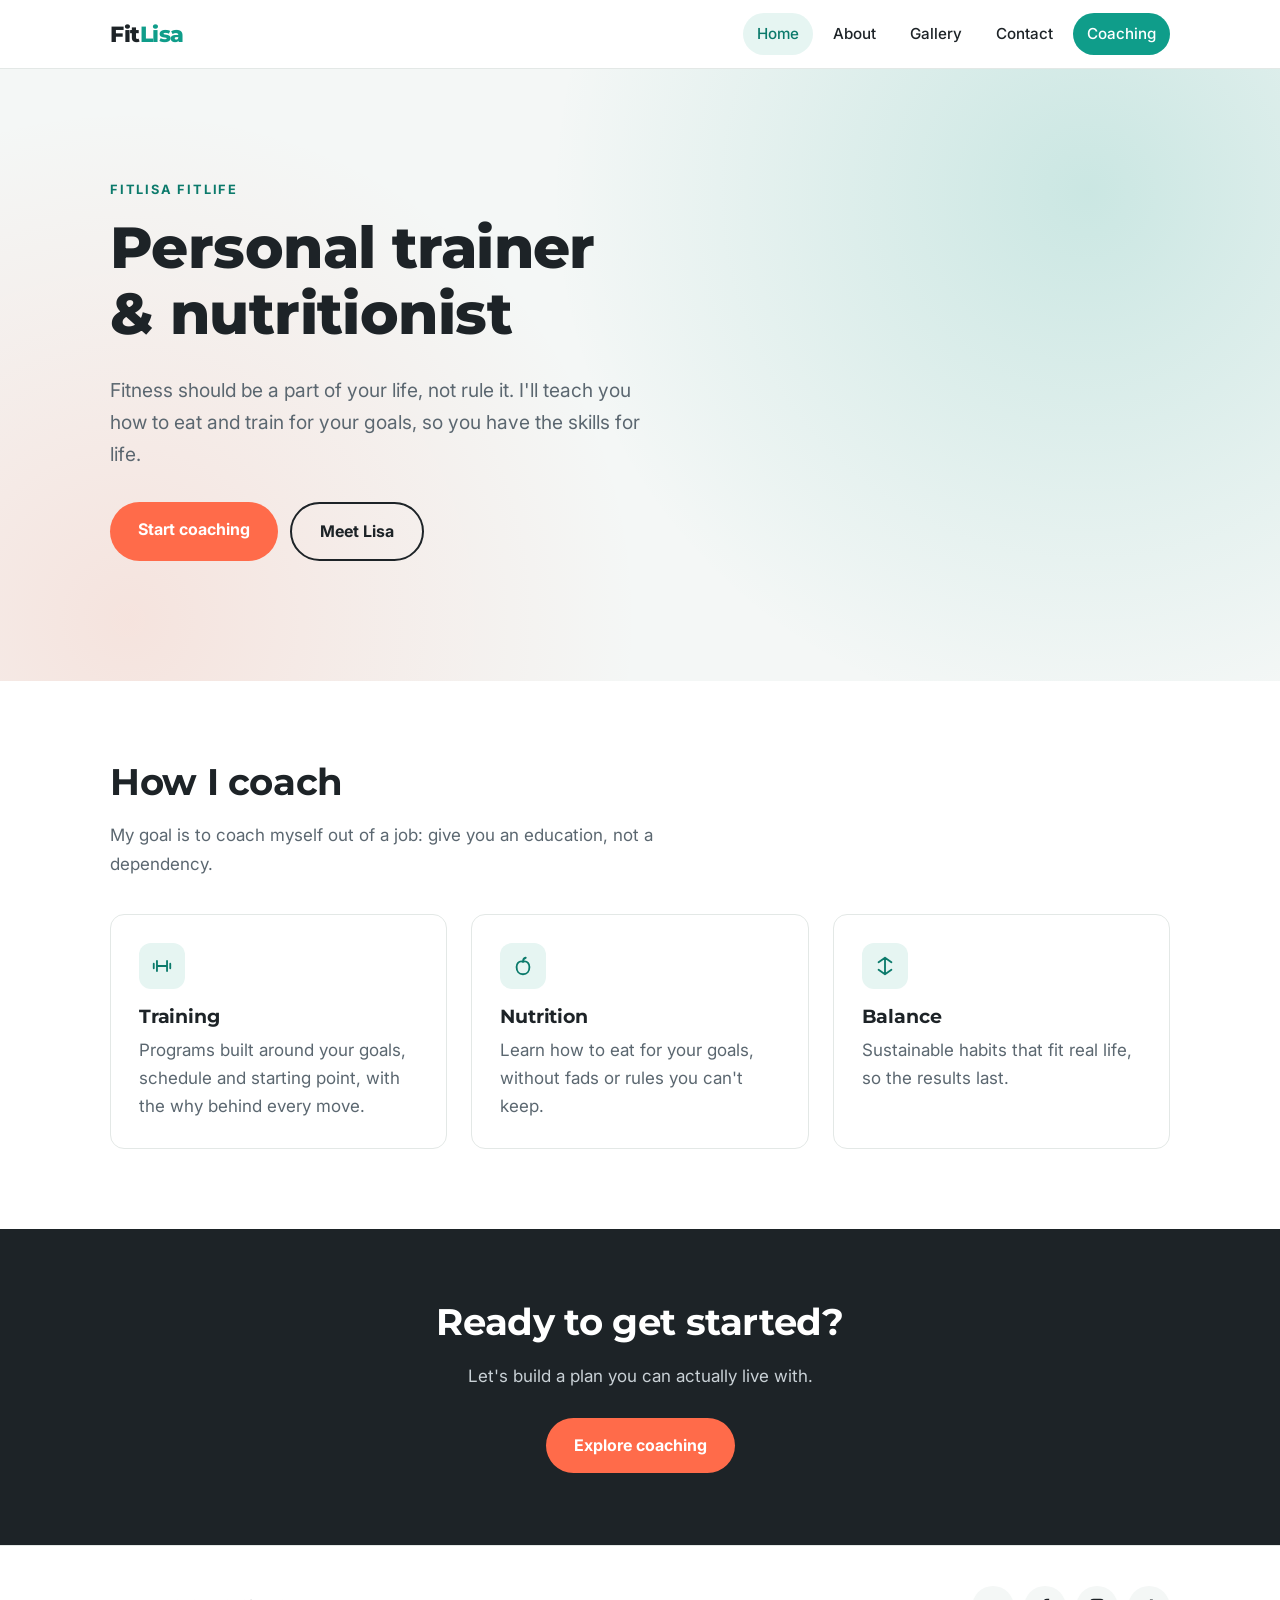
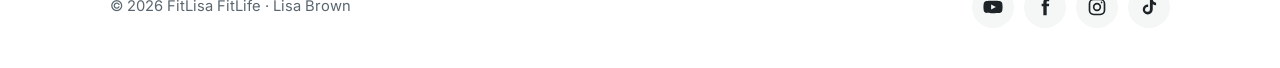
==== index.html @ 9e442962 "Initial FitLisa site: home, about, gallery, contact, coaching Co-Authored-By: Claude Opus 5.5 <norep" ====
<!doctype html>
<html lang="en">
<head>
  <meta charset="utf-8">
  <meta name="viewport" content="width=device-width, initial-scale=1">
  <title>FitLisa | Personal Trainer &amp; Nutritionist</title>
  <meta name="description" content="Lisa Brown — personal trainer and nutritionist. Learn how to eat and train for your goals, for life.">
  <link rel="icon" href="images/favicon.svg" type="image/svg+xml">
  <link rel="preconnect" href="https://fonts.googleapis.com">
  <link rel="preconnect" href="https://fonts.gstatic.com" crossorigin>
  <link href="https://fonts.googleapis.com/css2?family=Inter:wght@400;500;600;700&family=Montserrat:wght@700;800&display=swap" rel="stylesheet">
  <link rel="stylesheet" href="styles.css">
</head>
<body>
  <header class="site-header">
    <nav class="wrap nav" aria-label="Main">
      <a class="logo" href="index.html">Fit<span>Lisa</span></a>
      <input type="checkbox" id="menu-toggle" class="menu-toggle">
      <label for="menu-toggle" class="menu-btn" aria-label="Open menu"><span></span></label>
      <ul class="nav-links">
        <li><a href="index.html" aria-current="page">Home</a></li>
        <li><a href="about.html">About</a></li>
        <li><a href="gallery.html">Gallery</a></li>
        <li><a href="contact.html">Contact</a></li>
        <li><a href="coaching.html" class="cta-link">Coaching</a></li>
      </ul>
    </nav>
  </header>

  <main>
    <section class="hero">
      <div class="wrap">
        <div class="eyebrow">FitLisa FitLife</div>
        <h1>Personal trainer<br>&amp; nutritionist</h1>
        <p class="lead">Fitness should be a part of your life, not rule it. I'll teach you how to eat and train for your goals, so you have the skills for life.</p>
        <div class="actions">
          <a class="btn" href="coaching.html">Start coaching</a>
          <a class="btn btn-outline" href="about.html">Meet Lisa</a>
        </div>
      </div>
    </section>

    <section class="section">
      <div class="wrap">
        <h2>How I coach</h2>
        <p style="color:var(--muted);max-width:620px;margin-bottom:36px">My goal is to coach myself out of a job: give you an education, not a dependency.</p>
        <div class="grid-3">
          <div class="card">
            <div class="icon"><svg width="22" height="22" viewBox="0 0 24 24" fill="none" stroke="currentColor" stroke-width="2" stroke-linecap="round"><path d="M6.5 6.5v11M17.5 6.5v11M3 9.5v5M21 9.5v5M6.5 12h11"/></svg></div>
            <h3>Training</h3>
            <p>Programs built around your goals, schedule and starting point, with the why behind every move.</p>
          </div>
          <div class="card">
            <div class="icon"><svg width="22" height="22" viewBox="0 0 24 24" fill="none" stroke="currentColor" stroke-width="2" stroke-linecap="round" stroke-linejoin="round"><path d="M12 21c-4.5 0-7-3.5-7-8 0-3.5 2.5-6 5-6 1 0 1.5.5 2 .5s1-.5 2-.5c2.5 0 5 2.5 5 6 0 4.5-2.5 8-7 8z"/><path d="M12 7c0-2 1-3.5 3-4"/></svg></div>
            <h3>Nutrition</h3>
            <p>Learn how to eat for your goals, without fads or rules you can't keep.</p>
          </div>
          <div class="card">
            <div class="icon"><svg width="22" height="22" viewBox="0 0 24 24" fill="none" stroke="currentColor" stroke-width="2" stroke-linecap="round" stroke-linejoin="round"><path d="M12 3v18M5 8l7-5 7 5M5 16l7 5 7-5"/></svg></div>
            <h3>Balance</h3>
            <p>Sustainable habits that fit real life, so the results last.</p>
          </div>
        </div>
      </div>
    </section>

    <section class="cta-band">
      <div class="wrap">
        <h2>Ready to get started?</h2>
        <p>Let's build a plan you can actually live with.</p>
        <a class="btn" href="coaching.html">Explore coaching</a>
      </div>
    </section>
  </main>

  <footer class="site-footer">
    <div class="wrap footer-inner">
      <div>&copy; <span id="year">2026</span> FitLisa FitLife &middot; Lisa Brown</div>
      <ul class="social">
        <li><a href="https://www.youtube.com/user/fitlisa" aria-label="YouTube" target="_blank" rel="noopener"><svg viewBox="0 0 24 24" fill="currentColor"><path fill-rule="evenodd" d="M23 7.2a3 3 0 0 0-2.1-2.1C19 4.6 12 4.6 12 4.6s-7 0-8.9.5A3 3 0 0 0 1 7.2 31 31 0 0 0 .5 12a31 31 0 0 0 .5 4.8 3 3 0 0 0 2.1 2.1c1.9.5 8.9.5 8.9.5s7 0 8.9-.5a3 3 0 0 0 2.1-2.1 31 31 0 0 0 .5-4.8 31 31 0 0 0-.5-4.8zM9.75 15.02V8.98L15.5 12z"/></svg></a></li>
        <li><a href="https://www.facebook.com/LisaBrown85" aria-label="Facebook" target="_blank" rel="noopener"><svg viewBox="0 0 24 24" fill="currentColor"><path d="M14 8V6.2c0-.8.2-1.2 1.4-1.2H17V2h-2.6C11.3 2 10 3.5 10 6v2H8v3h2v11h4V11h2.7l.3-3z"/></svg></a></li>
        <li><a href="https://www.instagram.com/fitlisa_fitlife/" aria-label="Instagram" target="_blank" rel="noopener"><svg viewBox="0 0 24 24" fill="none" stroke="currentColor" stroke-width="2"><rect x="3" y="3" width="18" height="18" rx="5"/><circle cx="12" cy="12" r="4"/><circle cx="17.5" cy="6.5" r="1" fill="currentColor" stroke="none"/></svg></a></li>
        <li><a href="https://vm.tiktok.com/XX4Xem/" aria-label="TikTok" target="_blank" rel="noopener"><svg viewBox="0 0 24 24" fill="currentColor"><path d="M16.5 3c.3 2.2 1.7 3.6 4 3.8v3.1c-1.5.1-2.8-.4-4-1.2v6.1A6 6 0 1 1 11 8.9v3.2a2.9 2.9 0 1 0 2.1 2.8V3z"/></svg></a></li>
      </ul>
    </div>
  </footer>
  <script>document.getElementById('year').textContent = new Date().getFullYear();</script>
</body>
</html>
---- styles.css ----
/* FitLisa — shared styles */
:root {
  --ink: #1d2327;
  --muted: #5b6770;
  --bg: #ffffff;
  --soft: #f4f7f6;
  --line: #e3e8e6;
  --brand: #0f9d8a;
  --brand-dark: #0b7a6b;
  --accent: #ff6b4a;
  --radius: 14px;
  --max: 1100px;
}

* { box-sizing: border-box; }
html { scroll-behavior: smooth; }
body {
  margin: 0;
  font-family: "Inter", system-ui, -apple-system, "Segoe UI", Roboto, sans-serif;
  color: var(--ink);
  background: var(--bg);
  line-height: 1.65;
  font-size: 17px;
}
img { max-width: 100%; display: block; }
a { color: var(--brand-dark); }
h1, h2, h3 {
  font-family: "Montserrat", "Inter", system-ui, sans-serif;
  line-height: 1.15;
  margin: 0 0 .5em;
  letter-spacing: -.01em;
}
h1 { font-size: clamp(2.1rem, 5vw, 3.6rem); font-weight: 800; }
h2 { font-size: clamp(1.6rem, 3.2vw, 2.3rem); font-weight: 700; }
h3 { font-size: 1.2rem; font-weight: 700; }
p { margin: 0 0 1em; }

.wrap { width: 100%; max-width: var(--max); margin: 0 auto; padding: 0 20px; }

/* Header / nav */
.site-header {
  position: sticky; top: 0; z-index: 10;
  background: rgba(255,255,255,.94);
  backdrop-filter: blur(8px);
  border-bottom: 1px solid var(--line);
}
.nav { display: flex; align-items: center; justify-content: space-between; height: 68px; }
.logo {
  font-family: "Montserrat", sans-serif; font-weight: 800; font-size: 1.4rem;
  color: var(--ink); text-decoration: none; letter-spacing: -.02em;
}
.logo span { color: var(--brand); }
.nav-links { display: flex; gap: 6px; list-style: none; margin: 0; padding: 0; }
.nav-links a {
  display: block; padding: 8px 14px; border-radius: 999px;
  color: var(--ink); text-decoration: none; font-weight: 500; font-size: .95rem;
}
.nav-links a:hover { background: var(--soft); }
.nav-links a[aria-current="page"] { color: var(--brand-dark); background: #e6f5f2; }
.nav-links .cta-link { background: var(--brand); color: #fff; }
.nav-links .cta-link:hover, .nav-links .cta-link[aria-current="page"] { background: var(--brand-dark); color: #fff; }

.menu-toggle { display: none; }
.menu-btn {
  display: none; cursor: pointer; padding: 10px; margin-right: -10px;
}
.menu-btn span, .menu-btn span::before, .menu-btn span::after {
  display: block; width: 24px; height: 2px; background: var(--ink); position: relative; content: "";
}
.menu-btn span::before { position: absolute; top: -7px; }
.menu-btn span::after { position: absolute; top: 7px; }

@media (max-width: 760px) {
  .menu-btn { display: block; }
  .nav-links {
    display: none; position: absolute; top: 68px; left: 0; right: 0;
    flex-direction: column; gap: 0; padding: 8px 12px 16px;
    background: #fff; border-bottom: 1px solid var(--line);
  }
  .nav-links a { padding: 12px 14px; border-radius: 10px; }
  .menu-toggle:checked ~ .nav-links { display: flex; }
}

/* Buttons */
.btn {
  display: inline-block; padding: 14px 28px; border-radius: 999px;
  background: var(--accent); color: #fff; text-decoration: none;
  font-weight: 700; border: 0; font-size: 1rem; cursor: pointer;
  font-family: inherit; transition: transform .15s, box-shadow .15s;
}
.btn:hover { transform: translateY(-2px); box-shadow: 0 8px 20px rgba(255,107,74,.3); }
.btn-outline { background: transparent; color: var(--ink); border: 2px solid var(--ink); }
.btn-outline:hover { box-shadow: none; background: var(--ink); color: #fff; }

/* Hero */
.hero {
  background:
    radial-gradient(circle at 85% 20%, rgba(15,157,138,.18), transparent 45%),
    radial-gradient(circle at 10% 90%, rgba(255,107,74,.14), transparent 40%),
    var(--soft);
  padding: 110px 0 120px;
}
.hero .eyebrow {
  text-transform: uppercase; letter-spacing: .14em; font-weight: 700;
  font-size: .8rem; color: var(--brand-dark); margin-bottom: 14px;
}
.hero p.lead { font-size: 1.2rem; color: var(--muted); max-width: 560px; margin-bottom: 32px; }
.hero .actions { display: flex; gap: 12px; flex-wrap: wrap; }

/* Page header (inner pages) */
.page-head { background: var(--soft); padding: 64px 0 48px; border-bottom: 1px solid var(--line); }
.page-head p { color: var(--muted); font-size: 1.1rem; max-width: 620px; margin: 0; }

/* Sections */
.section { padding: 80px 0; }
.section-alt { background: var(--soft); }
.grid-3 { display: grid; grid-template-columns: repeat(3, 1fr); gap: 24px; }
.card {
  background: #fff; border: 1px solid var(--line); border-radius: var(--radius);
  padding: 28px;
}
.card .icon {
  width: 46px; height: 46px; border-radius: 12px; display: grid; place-items: center;
  background: #e6f5f2; color: var(--brand-dark); margin-bottom: 16px;
}
.card p { color: var(--muted); margin: 0; }
@media (max-width: 860px) { .grid-3 { grid-template-columns: 1fr; } }

.split { display: grid; grid-template-columns: 1fr 1.2fr; gap: 56px; align-items: center; }
@media (max-width: 860px) { .split { grid-template-columns: 1fr; gap: 32px; } }
.photo-frame { border-radius: var(--radius); overflow: hidden; aspect-ratio: 4 / 5; background: var(--soft); }
.photo-frame img { width: 100%; height: 100%; object-fit: cover; }

blockquote {
  margin: 28px 0; padding: 4px 0 4px 20px; border-left: 4px solid var(--accent);
  font-size: 1.2rem; font-weight: 600;
}

.cta-band { background: var(--ink); color: #fff; text-align: center; padding: 72px 0; }
.cta-band p { color: #c9d1d6; max-width: 560px; margin: 0 auto 28px; }

/* Gallery */
.gallery { display: grid; grid-template-columns: repeat(auto-fill, minmax(240px, 1fr)); gap: 16px; }
.gallery figure { margin: 0; border-radius: var(--radius); overflow: hidden; aspect-ratio: 1; background: var(--soft); }
.gallery img { width: 100%; height: 100%; object-fit: cover; transition: transform .3s; }
.gallery figure:hover img { transform: scale(1.04); }

/* Forms */
.form { display: grid; gap: 18px; max-width: 620px; }
.form label { font-weight: 600; font-size: .95rem; display: grid; gap: 6px; }
.form input, .form textarea, .form select {
  font: inherit; padding: 12px 14px; border: 1px solid #cdd5d2; border-radius: 10px;
  background: #fff; color: var(--ink); width: 100%;
}
.form input:focus, .form textarea:focus, .form select:focus {
  outline: 2px solid var(--brand); outline-offset: 1px; border-color: var(--brand);
}
.form textarea { min-height: 160px; resize: vertical; }
.form .btn { justify-self: start; }

/* Footer */
.site-footer { border-top: 1px solid var(--line); padding: 40px 0; color: var(--muted); font-size: .92rem; }
.footer-inner { display: flex; justify-content: space-between; align-items: center; gap: 20px; flex-wrap: wrap; }
.social { display: flex; gap: 10px; list-style: none; margin: 0; padding: 0; }
.social a {
  display: grid; place-items: center; width: 42px; height: 42px; border-radius: 50%;
  background: var(--soft); color: var(--ink); transition: background .15s, color .15s;
}
.social a:hover { background: var(--brand); color: #fff; }
.social svg { width: 20px; height: 20px; }
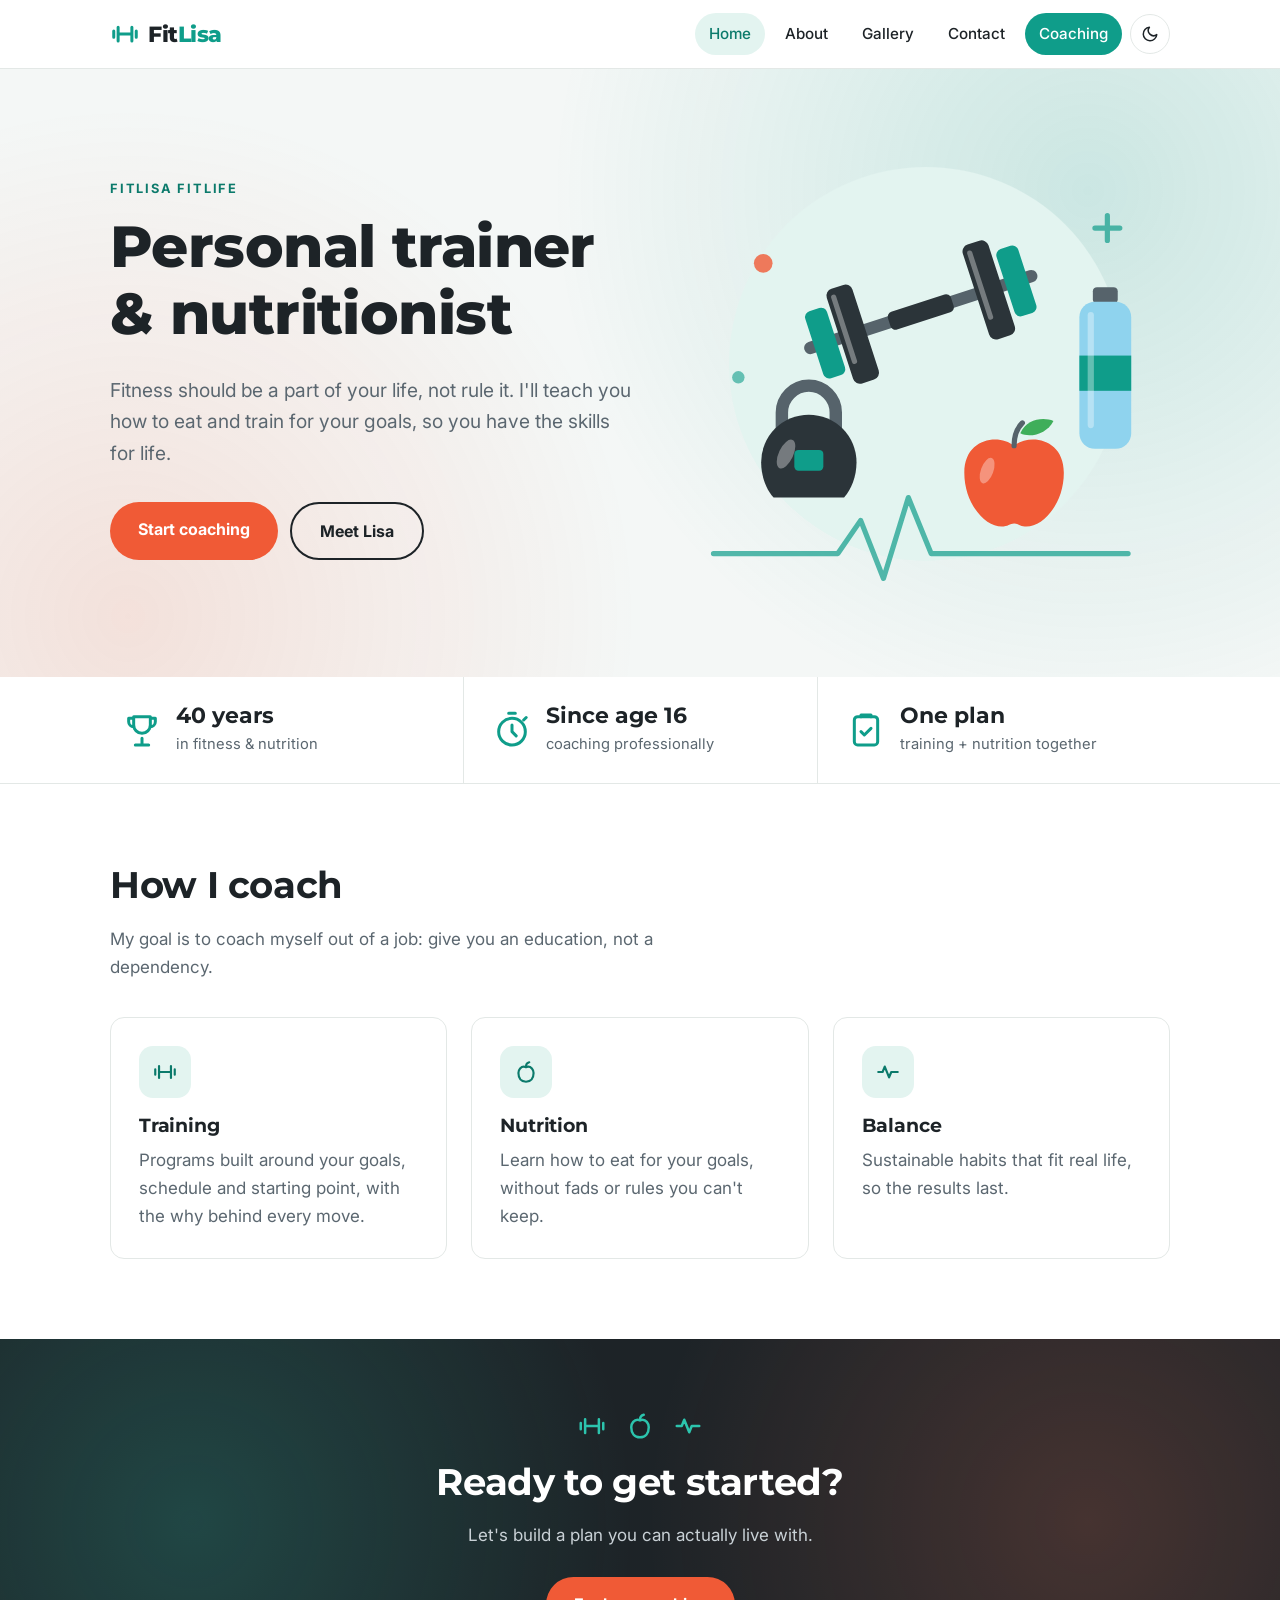
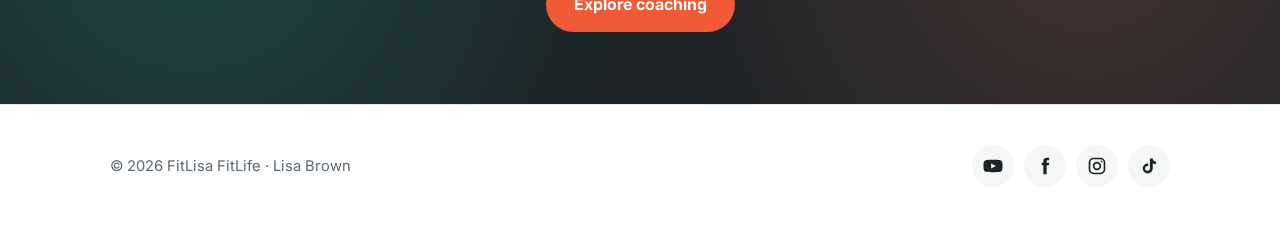
==== commit 55ac595f: "Add light/dark mode toggle, fitness illustrations and themed gallery tiles Co-Authored-By: Claude Op" ====
--- a/index.html
+++ b/index.html
@@ -3,8 +3,10 @@
 <head>
   <meta charset="utf-8">
   <meta name="viewport" content="width=device-width, initial-scale=1">
+  <meta name="color-scheme" content="light dark">
   <title>FitLisa | Personal Trainer &amp; Nutritionist</title>
   <meta name="description" content="Lisa Brown — personal trainer and nutritionist. Learn how to eat and train for your goals, for life.">
+  <script>try { var t = localStorage.getItem('theme'); if (t) document.documentElement.setAttribute('data-theme', t); } catch (e) {}</script>
   <link rel="icon" href="images/favicon.svg" type="image/svg+xml">
   <link rel="preconnect" href="https://fonts.googleapis.com">
   <link rel="preconnect" href="https://fonts.gstatic.com" crossorigin>
@@ -14,7 +16,11 @@
 <body>
   <header class="site-header">
     <nav class="wrap nav" aria-label="Main">
-      <a class="logo" href="index.html">Fit<span>Lisa</span></a>
+      <a class="logo" href="index.html"><svg viewBox="0 0 24 24" fill="none" stroke="currentColor" stroke-width="2.4" stroke-linecap="round" aria-hidden="true"><path d="M6.5 6.5v11M17.5 6.5v11M3 9.5v5M21 9.5v5M6.5 12h11"/></svg><span>Fit<em>Lisa</em></span></a>
+      <button type="button" id="theme-toggle" class="theme-toggle" aria-label="Switch color theme">
+        <svg class="icon-moon" viewBox="0 0 24 24" fill="none" stroke="currentColor" stroke-width="2" stroke-linecap="round" stroke-linejoin="round" aria-hidden="true"><path d="M21 12.8A9 9 0 1 1 11.2 3a7 7 0 0 0 9.8 9.8z"/></svg>
+        <svg class="icon-sun" viewBox="0 0 24 24" fill="none" stroke="currentColor" stroke-width="2" stroke-linecap="round" aria-hidden="true"><circle cx="12" cy="12" r="4.5"/><path d="M12 2v2M12 20v2M2 12h2M20 12h2M4.9 4.9l1.4 1.4M17.7 17.7l1.4 1.4M4.9 19.1l1.4-1.4M17.7 6.3l1.4-1.4"/></svg>
+      </button>
       <input type="checkbox" id="menu-toggle" class="menu-toggle">
       <label for="menu-toggle" class="menu-btn" aria-label="Open menu"><span></span></label>
       <ul class="nav-links">
@@ -29,13 +35,67 @@
 
   <main>
     <section class="hero">
+      <div class="wrap hero-grid">
+        <div>
+          <div class="eyebrow">FitLisa FitLife</div>
+          <h1>Personal trainer<br>&amp; nutritionist</h1>
+          <p class="lead">Fitness should be a part of your life, not rule it. I'll teach you how to eat and train for your goals, so you have the skills for life.</p>
+          <div class="actions">
+            <a class="btn" href="coaching.html">Start coaching</a>
+            <a class="btn btn-outline" href="about.html">Meet Lisa</a>
+          </div>
+        </div>
+        <svg class="hero-art" viewBox="0 0 480 440" role="img" aria-label="Illustration of a dumbbell, kettlebell, apple and water bottle">
+          <circle class="ill-soft" cx="245" cy="215" r="190"/>
+          <polyline class="ill-pulse" points="40,398 160,398 182,366 204,422 228,344 250,398 440,398"/>
+          <circle class="ill-accent" cx="88" cy="118" r="9" opacity=".8"/>
+          <circle class="ill-brand" cx="64" cy="228" r="6" opacity=".6"/>
+          <path class="ill-pulse" d="M420 72v24M408 84h24"/>
+          <g transform="translate(240 165) rotate(-18)">
+            <rect class="ill-metal-2" x="-118" y="-6" width="236" height="12" rx="6"/>
+            <rect class="ill-metal" x="-32" y="-9" width="64" height="18" rx="5"/>
+            <rect class="ill-metal" x="-82" y="-48" width="26" height="96" rx="7"/>
+            <rect class="ill-metal" x="56" y="-48" width="26" height="96" rx="7"/>
+            <rect class="ill-brand" x="-108" y="-34" width="22" height="68" rx="6"/>
+            <rect class="ill-brand" x="86" y="-34" width="22" height="68" rx="6"/>
+            <rect class="ill-shine" x="-78" y="-42" width="5" height="70" rx="2.5"/>
+            <rect class="ill-shine" x="60" y="-42" width="5" height="70" rx="2.5"/>
+          </g>
+          <g transform="translate(132 292)">
+            <path class="ill-handle" d="M-26-8v-22a26 26 0 0 1 52 0v22"/>
+            <path class="ill-metal" d="M-46 18a46 46 0 0 1 92 0c0 14-5 26-12 34h-68c-7-8-12-20-12-34z"/>
+            <ellipse class="ill-shine" cx="-22" cy="10" rx="7" ry="15" transform="rotate(25 -22 10)"/>
+            <rect class="ill-brand" x="-14" y="6" width="28" height="20" rx="4"/>
+          </g>
+          <g transform="translate(418 225)">
+            <rect class="ill-metal-2" x="-12" y="-84" width="24" height="16" rx="4"/>
+            <rect class="ill-water" x="-25" y="-70" width="50" height="142" rx="15"/>
+            <rect class="ill-brand" x="-25" y="-18" width="50" height="34"/>
+            <rect class="ill-shine" x="-17" y="-60" width="6" height="112" rx="3"/>
+          </g>
+          <g transform="translate(330 322)">
+            <path class="ill-accent" d="M0-28c-14-12-48-8-48 26 0 30 20 52 36 52 6 0 8-3 12-3s6 3 12 3c16 0 36-22 36-52 0-34-34-38-48-26z"/>
+            <path class="ill-stem" d="M0-28c0-10 3-17 8-22"/>
+            <path class="ill-leaf" d="M6-40c6-14 22-16 32-12-6 12-22 17-32 12z"/>
+            <ellipse class="ill-shine" cx="-26" cy="-4" rx="6" ry="13" transform="rotate(20 -26 -4)"/>
+          </g>
+        </svg>
+      </div>
+    </section>
+
+    <section class="stats" aria-label="At a glance">
       <div class="wrap">
-        <div class="eyebrow">FitLisa FitLife</div>
-        <h1>Personal trainer<br>&amp; nutritionist</h1>
-        <p class="lead">Fitness should be a part of your life, not rule it. I'll teach you how to eat and train for your goals, so you have the skills for life.</p>
-        <div class="actions">
-          <a class="btn" href="coaching.html">Start coaching</a>
-          <a class="btn btn-outline" href="about.html">Meet Lisa</a>
+        <div class="stat">
+          <svg viewBox="0 0 24 24" fill="none" stroke="currentColor" stroke-width="1.8" stroke-linecap="round" stroke-linejoin="round" aria-hidden="true"><path d="M8 21h8M12 17v4M7 4h10v5a5 5 0 0 1-10 0zM17 5h3v2a3 3 0 0 1-3 3M7 5H4v2a3 3 0 0 0 3 3"/></svg>
+          <div><strong>40 years</strong><span>in fitness &amp; nutrition</span></div>
+        </div>
+        <div class="stat">
+          <svg viewBox="0 0 24 24" fill="none" stroke="currentColor" stroke-width="1.8" stroke-linecap="round" stroke-linejoin="round" aria-hidden="true"><circle cx="12" cy="13" r="8"/><path d="M12 9v4l2.5 2.5M10 2h4M19 6l1.5-1.5"/></svg>
+          <div><strong>Since age 16</strong><span>coaching professionally</span></div>
+        </div>
+        <div class="stat">
+          <svg viewBox="0 0 24 24" fill="none" stroke="currentColor" stroke-width="1.8" stroke-linecap="round" stroke-linejoin="round" aria-hidden="true"><rect x="5" y="4" width="14" height="17" rx="2"/><path d="M9 4V3h6v1M9 13l2 2 4-4"/></svg>
+          <div><strong>One plan</strong><span>training + nutrition together</span></div>
         </div>
       </div>
     </section>
@@ -43,20 +103,20 @@
     <section class="section">
       <div class="wrap">
         <h2>How I coach</h2>
-        <p style="color:var(--muted);max-width:620px;margin-bottom:36px">My goal is to coach myself out of a job: give you an education, not a dependency.</p>
+        <p class="section-intro">My goal is to coach myself out of a job: give you an education, not a dependency.</p>
         <div class="grid-3">
           <div class="card">
-            <div class="icon"><svg width="22" height="22" viewBox="0 0 24 24" fill="none" stroke="currentColor" stroke-width="2" stroke-linecap="round"><path d="M6.5 6.5v11M17.5 6.5v11M3 9.5v5M21 9.5v5M6.5 12h11"/></svg></div>
+            <div class="icon"><svg viewBox="0 0 24 24" fill="none" stroke="currentColor" stroke-width="2" stroke-linecap="round" aria-hidden="true"><path d="M6.5 6.5v11M17.5 6.5v11M3 9.5v5M21 9.5v5M6.5 12h11"/></svg></div>
             <h3>Training</h3>
             <p>Programs built around your goals, schedule and starting point, with the why behind every move.</p>
           </div>
           <div class="card">
-            <div class="icon"><svg width="22" height="22" viewBox="0 0 24 24" fill="none" stroke="currentColor" stroke-width="2" stroke-linecap="round" stroke-linejoin="round"><path d="M12 21c-4.5 0-7-3.5-7-8 0-3.5 2.5-6 5-6 1 0 1.5.5 2 .5s1-.5 2-.5c2.5 0 5 2.5 5 6 0 4.5-2.5 8-7 8z"/><path d="M12 7c0-2 1-3.5 3-4"/></svg></div>
+            <div class="icon"><svg viewBox="0 0 24 24" fill="none" stroke="currentColor" stroke-width="2" stroke-linecap="round" stroke-linejoin="round" aria-hidden="true"><path d="M12 21c-4.5 0-7-3.5-7-8 0-3.5 2.5-6 5-6 1 0 1.5.5 2 .5s1-.5 2-.5c2.5 0 5 2.5 5 6 0 4.5-2.5 8-7 8z"/><path d="M12 7c0-2 1-3.5 3-4"/></svg></div>
             <h3>Nutrition</h3>
             <p>Learn how to eat for your goals, without fads or rules you can't keep.</p>
           </div>
           <div class="card">
-            <div class="icon"><svg width="22" height="22" viewBox="0 0 24 24" fill="none" stroke="currentColor" stroke-width="2" stroke-linecap="round" stroke-linejoin="round"><path d="M12 3v18M5 8l7-5 7 5M5 16l7 5 7-5"/></svg></div>
+            <div class="icon"><svg viewBox="0 0 24 24" fill="none" stroke="currentColor" stroke-width="2" stroke-linecap="round" stroke-linejoin="round" aria-hidden="true"><path d="M3 12h4l2-5 4 10 2-5h6"/></svg></div>
             <h3>Balance</h3>
             <p>Sustainable habits that fit real life, so the results last.</p>
           </div>
@@ -66,6 +126,11 @@
 
     <section class="cta-band">
       <div class="wrap">
+        <div class="band-icons" aria-hidden="true">
+          <svg viewBox="0 0 24 24" fill="none" stroke="currentColor" stroke-width="2" stroke-linecap="round"><path d="M6.5 6.5v11M17.5 6.5v11M3 9.5v5M21 9.5v5M6.5 12h11"/></svg>
+          <svg viewBox="0 0 24 24" fill="none" stroke="currentColor" stroke-width="2" stroke-linecap="round" stroke-linejoin="round"><path d="M12 21c-4.5 0-7-3.5-7-8 0-3.5 2.5-6 5-6 1 0 1.5.5 2 .5s1-.5 2-.5c2.5 0 5 2.5 5 6 0 4.5-2.5 8-7 8z"/><path d="M12 7c0-2 1-3.5 3-4"/></svg>
+          <svg viewBox="0 0 24 24" fill="none" stroke="currentColor" stroke-width="2" stroke-linecap="round" stroke-linejoin="round"><path d="M3 12h4l2-5 4 10 2-5h6"/></svg>
+        </div>
         <h2>Ready to get started?</h2>
         <p>Let's build a plan you can actually live with.</p>
         <a class="btn" href="coaching.html">Explore coaching</a>
@@ -84,6 +149,6 @@
       </ul>
     </div>
   </footer>
-  <script>document.getElementById('year').textContent = new Date().getFullYear();</script>
+  <script src="site.js"></script>
 </body>
 </html>
--- a/styles.css
+++ b/styles.css
@@ -1,15 +1,83 @@
 /* FitLisa — shared styles */
 :root {
+  color-scheme: light;
   --ink: #1d2327;
   --muted: #5b6770;
   --bg: #ffffff;
   --soft: #f4f7f6;
+  --surface: #ffffff;
   --line: #e3e8e6;
+  --input-line: #cdd5d2;
   --brand: #0f9d8a;
   --brand-dark: #0b7a6b;
-  --accent: #ff6b4a;
+  --brand-soft: #e3f4f0;
+  --on-brand: #ffffff;
+  --accent: #f05a36;
+  --on-accent: #ffffff;
+  --header-bg: rgba(255, 255, 255, .92);
+  --band-bg: #1d2327;
+  --band-ink: #ffffff;
+  --band-muted: #c9d1d6;
+  --ill-metal: #2b3439;
+  --ill-metal-2: #56636b;
+  --ill-water: #8fd3ee;
+  --ill-leaf: #3fae5a;
+  --pattern: url("data:image/svg+xml,%3Csvg xmlns='http://www.w3.org/2000/svg' width='140' height='140' viewBox='0 0 140 140'%3E%3Cg fill='none' stroke='%230f9d8a' stroke-width='3' stroke-linecap='round' opacity='.13'%3E%3Cpath d='M18 30h34M24 21v18M46 21v18M17 26v8M53 26v8'/%3E%3Cpath d='M100 98c-6-6-20-5-20 9 0 11 8 18 14 18 2 0 3-1 6-1s4 1 6 1c6 0 14-7 14-18 0-14-14-15-20-9zM100 98c0-5 2-8 5-10'/%3E%3C/g%3E%3C/svg%3E");
   --radius: 14px;
   --max: 1100px;
+}
+
+@media (prefers-color-scheme: dark) {
+  :root:not([data-theme="light"]) {
+    color-scheme: dark;
+    --ink: #e8eef0;
+    --muted: #9aa8b0;
+    --bg: #0f1417;
+    --soft: #151d21;
+    --surface: #1a2328;
+    --line: #26323a;
+    --input-line: #35444c;
+    --brand: #2cc4ad;
+    --brand-dark: #5fd6c3;
+    --brand-soft: #143833;
+    --on-brand: #0b1311;
+    --accent: #ff7a5c;
+    --on-accent: #1d0f0a;
+    --header-bg: rgba(15, 20, 23, .9);
+    --band-bg: #0a0e10;
+    --band-ink: #ffffff;
+    --band-muted: #9aa8b0;
+    --ill-metal: #c3ced3;
+    --ill-metal-2: #7d8b92;
+    --ill-water: #5bb8dc;
+    --ill-leaf: #56c470;
+    --pattern: url("data:image/svg+xml,%3Csvg xmlns='http://www.w3.org/2000/svg' width='140' height='140' viewBox='0 0 140 140'%3E%3Cg fill='none' stroke='%232cc4ad' stroke-width='3' stroke-linecap='round' opacity='.12'%3E%3Cpath d='M18 30h34M24 21v18M46 21v18M17 26v8M53 26v8'/%3E%3Cpath d='M100 98c-6-6-20-5-20 9 0 11 8 18 14 18 2 0 3-1 6-1s4 1 6 1c6 0 14-7 14-18 0-14-14-15-20-9zM100 98c0-5 2-8 5-10'/%3E%3C/g%3E%3C/svg%3E");
+  }
+}
+:root[data-theme="dark"] {
+  color-scheme: dark;
+  --ink: #e8eef0;
+  --muted: #9aa8b0;
+  --bg: #0f1417;
+  --soft: #151d21;
+  --surface: #1a2328;
+  --line: #26323a;
+  --input-line: #35444c;
+  --brand: #2cc4ad;
+  --brand-dark: #5fd6c3;
+  --brand-soft: #143833;
+  --on-brand: #0b1311;
+  --accent: #ff7a5c;
+  --on-accent: #1d0f0a;
+  --header-bg: rgba(15, 20, 23, .9);
+  --band-bg: #0a0e10;
+  --band-ink: #ffffff;
+  --band-muted: #9aa8b0;
+  --ill-metal: #c3ced3;
+  --ill-metal-2: #7d8b92;
+  --ill-water: #5bb8dc;
+  --ill-leaf: #56c470;
+  --pattern: url("data:image/svg+xml,%3Csvg xmlns='http://www.w3.org/2000/svg' width='140' height='140' viewBox='0 0 140 140'%3E%3Cg fill='none' stroke='%232cc4ad' stroke-width='3' stroke-linecap='round' opacity='.12'%3E%3Cpath d='M18 30h34M24 21v18M46 21v18M17 26v8M53 26v8'/%3E%3Cpath d='M100 98c-6-6-20-5-20 9 0 11 8 18 14 18 2 0 3-1 6-1s4 1 6 1c6 0 14-7 14-18 0-14-14-15-20-9zM100 98c0-5 2-8 5-10'/%3E%3C/g%3E%3C/svg%3E");
 }
 
 * { box-sizing: border-box; }
@@ -21,6 +89,7 @@
   background: var(--bg);
   line-height: 1.65;
   font-size: 17px;
+  transition: background-color .2s, color .2s;
 }
 img { max-width: 100%; display: block; }
 a { color: var(--brand-dark); }
@@ -40,30 +109,46 @@
 /* Header / nav */
 .site-header {
   position: sticky; top: 0; z-index: 10;
-  background: rgba(255,255,255,.94);
+  background: var(--header-bg);
   backdrop-filter: blur(8px);
   border-bottom: 1px solid var(--line);
 }
-.nav { display: flex; align-items: center; justify-content: space-between; height: 68px; }
+.nav { display: flex; align-items: center; gap: 8px; height: 68px; }
 .logo {
+  display: flex; align-items: center; gap: 8px; margin-right: auto;
   font-family: "Montserrat", sans-serif; font-weight: 800; font-size: 1.4rem;
   color: var(--ink); text-decoration: none; letter-spacing: -.02em;
 }
-.logo span { color: var(--brand); }
-.nav-links { display: flex; gap: 6px; list-style: none; margin: 0; padding: 0; }
+.logo em { font-style: normal; color: var(--brand); }
+.logo svg { width: 30px; height: 30px; color: var(--brand); }
+.nav-links { order: 1; display: flex; gap: 6px; list-style: none; margin: 0; padding: 0; }
 .nav-links a {
   display: block; padding: 8px 14px; border-radius: 999px;
   color: var(--ink); text-decoration: none; font-weight: 500; font-size: .95rem;
 }
 .nav-links a:hover { background: var(--soft); }
-.nav-links a[aria-current="page"] { color: var(--brand-dark); background: #e6f5f2; }
-.nav-links .cta-link { background: var(--brand); color: #fff; }
-.nav-links .cta-link:hover, .nav-links .cta-link[aria-current="page"] { background: var(--brand-dark); color: #fff; }
+.nav-links a[aria-current="page"] { color: var(--brand-dark); background: var(--brand-soft); }
+.nav-links .cta-link { background: var(--brand); color: var(--on-brand); }
+.nav-links .cta-link:hover, .nav-links .cta-link[aria-current="page"] { background: var(--brand-dark); color: var(--on-brand); }
+
+/* Theme toggle */
+.theme-toggle {
+  order: 2; display: grid; place-items: center; width: 40px; height: 40px;
+  border-radius: 50%; border: 1px solid var(--line); background: var(--surface);
+  color: var(--ink); cursor: pointer; padding: 0;
+}
+.theme-toggle:hover { border-color: var(--brand); color: var(--brand-dark); }
+.theme-toggle svg { width: 18px; height: 18px; }
+.theme-toggle .icon-sun { display: none; }
+:root[data-theme="dark"] .theme-toggle .icon-sun { display: block; }
+:root[data-theme="dark"] .theme-toggle .icon-moon { display: none; }
+@media (prefers-color-scheme: dark) {
+  :root:not([data-theme="light"]) .theme-toggle .icon-sun { display: block; }
+  :root:not([data-theme="light"]) .theme-toggle .icon-moon { display: none; }
+}
 
 .menu-toggle { display: none; }
-.menu-btn {
-  display: none; cursor: pointer; padding: 10px; margin-right: -10px;
-}
+.menu-btn { order: 3; display: none; cursor: pointer; padding: 10px; margin-right: -10px; }
 .menu-btn span, .menu-btn span::before, .menu-btn span::after {
   display: block; width: 24px; height: 2px; background: var(--ink); position: relative; content: "";
 }
@@ -75,7 +160,7 @@
   .nav-links {
     display: none; position: absolute; top: 68px; left: 0; right: 0;
     flex-direction: column; gap: 0; padding: 8px 12px 16px;
-    background: #fff; border-bottom: 1px solid var(--line);
+    background: var(--bg); border-bottom: 1px solid var(--line);
   }
   .nav-links a { padding: 12px 14px; border-radius: 10px; }
   .menu-toggle:checked ~ .nav-links { display: flex; }
@@ -84,45 +169,86 @@
 /* Buttons */
 .btn {
   display: inline-block; padding: 14px 28px; border-radius: 999px;
-  background: var(--accent); color: #fff; text-decoration: none;
+  background: var(--accent); color: var(--on-accent); text-decoration: none;
   font-weight: 700; border: 0; font-size: 1rem; cursor: pointer;
   font-family: inherit; transition: transform .15s, box-shadow .15s;
 }
-.btn:hover { transform: translateY(-2px); box-shadow: 0 8px 20px rgba(255,107,74,.3); }
+.btn:hover { transform: translateY(-2px); box-shadow: 0 8px 20px rgba(240, 90, 54, .3); }
 .btn-outline { background: transparent; color: var(--ink); border: 2px solid var(--ink); }
-.btn-outline:hover { box-shadow: none; background: var(--ink); color: #fff; }
+.btn-outline:hover { box-shadow: none; background: var(--ink); color: var(--bg); }
 
 /* Hero */
 .hero {
   background:
-    radial-gradient(circle at 85% 20%, rgba(15,157,138,.18), transparent 45%),
-    radial-gradient(circle at 10% 90%, rgba(255,107,74,.14), transparent 40%),
+    radial-gradient(circle at 85% 20%, color-mix(in srgb, var(--brand) 18%, transparent), transparent 45%),
+    radial-gradient(circle at 10% 90%, color-mix(in srgb, var(--accent) 14%, transparent), transparent 40%),
     var(--soft);
-  padding: 110px 0 120px;
-}
+  padding: 72px 0 80px;
+  overflow: hidden;
+}
+.hero-grid { display: grid; grid-template-columns: 1.05fr 1fr; gap: 40px; align-items: center; }
 .hero .eyebrow {
   text-transform: uppercase; letter-spacing: .14em; font-weight: 700;
   font-size: .8rem; color: var(--brand-dark); margin-bottom: 14px;
 }
 .hero p.lead { font-size: 1.2rem; color: var(--muted); max-width: 560px; margin-bottom: 32px; }
 .hero .actions { display: flex; gap: 12px; flex-wrap: wrap; }
+.hero-art { width: 100%; height: auto; }
+@media (max-width: 860px) {
+  .hero { padding: 56px 0 64px; }
+  .hero-grid { grid-template-columns: 1fr; gap: 24px; }
+  .hero-art { max-width: 380px; margin: 0 auto; }
+}
+
+/* Illustration palette (follows the theme) */
+.ill-soft { fill: var(--brand-soft); }
+.ill-brand { fill: var(--brand); }
+.ill-accent { fill: var(--accent); }
+.ill-metal { fill: var(--ill-metal); }
+.ill-metal-2 { fill: var(--ill-metal-2); }
+.ill-water { fill: var(--ill-water); }
+.ill-leaf { fill: var(--ill-leaf); }
+.ill-shine { fill: #fff; opacity: .35; }
+.ill-handle { fill: none; stroke: var(--ill-metal-2); stroke-width: 12; }
+.ill-stem { fill: none; stroke: var(--ill-metal-2); stroke-width: 5; stroke-linecap: round; }
+.ill-pulse { fill: none; stroke: var(--brand); stroke-width: 5; stroke-linecap: round; stroke-linejoin: round; opacity: .7; }
+
+/* Stats strip */
+.stats { border-bottom: 1px solid var(--line); }
+.stats .wrap { display: grid; grid-template-columns: repeat(3, 1fr); }
+.stat { display: flex; align-items: center; gap: 14px; padding: 26px 12px; }
+.stat + .stat { border-left: 1px solid var(--line); padding-left: 28px; }
+.stat svg { flex: none; width: 40px; height: 40px; color: var(--brand); }
+.stat strong { display: block; font-family: "Montserrat", sans-serif; font-size: 1.35rem; line-height: 1.2; }
+.stat span { color: var(--muted); font-size: .92rem; }
+@media (max-width: 760px) {
+  .stats .wrap { grid-template-columns: 1fr; }
+  .stat { padding: 16px 0; }
+  .stat + .stat { border-left: 0; border-top: 1px solid var(--line); padding-left: 0; }
+}
 
 /* Page header (inner pages) */
-.page-head { background: var(--soft); padding: 64px 0 48px; border-bottom: 1px solid var(--line); }
+.page-head {
+  background: var(--pattern), var(--soft);
+  padding: 64px 0 48px; border-bottom: 1px solid var(--line);
+}
 .page-head p { color: var(--muted); font-size: 1.1rem; max-width: 620px; margin: 0; }
 
 /* Sections */
 .section { padding: 80px 0; }
 .section-alt { background: var(--soft); }
+.section-intro { color: var(--muted); max-width: 620px; margin-bottom: 36px; }
 .grid-3 { display: grid; grid-template-columns: repeat(3, 1fr); gap: 24px; }
 .card {
-  background: #fff; border: 1px solid var(--line); border-radius: var(--radius);
-  padding: 28px;
-}
+  background: var(--surface); border: 1px solid var(--line); border-radius: var(--radius);
+  padding: 28px; transition: transform .15s, border-color .15s;
+}
+.card:hover { transform: translateY(-3px); border-color: var(--brand); }
 .card .icon {
-  width: 46px; height: 46px; border-radius: 12px; display: grid; place-items: center;
-  background: #e6f5f2; color: var(--brand-dark); margin-bottom: 16px;
-}
+  width: 52px; height: 52px; border-radius: 14px; display: grid; place-items: center;
+  background: var(--brand-soft); color: var(--brand-dark); margin-bottom: 16px;
+}
+.card .icon svg { width: 26px; height: 26px; }
 .card p { color: var(--muted); margin: 0; }
 @media (max-width: 860px) { .grid-3 { grid-template-columns: 1fr; } }
 
@@ -136,27 +262,42 @@
   font-size: 1.2rem; font-weight: 600;
 }
 
-.cta-band { background: var(--ink); color: #fff; text-align: center; padding: 72px 0; }
-.cta-band p { color: #c9d1d6; max-width: 560px; margin: 0 auto 28px; }
+.cta-band {
+  background:
+    radial-gradient(circle at 15% 50%, rgba(44, 196, 173, .22), transparent 40%),
+    radial-gradient(circle at 85% 50%, rgba(255, 122, 92, .18), transparent 40%),
+    var(--band-bg);
+  color: var(--band-ink); text-align: center; padding: 72px 0;
+}
+.cta-band p { color: var(--band-muted); max-width: 560px; margin: 0 auto 28px; }
+.cta-band .band-icons { display: flex; justify-content: center; gap: 18px; margin-bottom: 20px; color: #2cc4ad; }
+.cta-band .band-icons svg { width: 30px; height: 30px; }
 
 /* Gallery */
-.gallery { display: grid; grid-template-columns: repeat(auto-fill, minmax(240px, 1fr)); gap: 16px; }
+.gallery { display: grid; grid-template-columns: repeat(3, 1fr); gap: 16px; }
+@media (max-width: 760px) { .gallery { grid-template-columns: repeat(2, 1fr); gap: 10px; } }
 .gallery figure { margin: 0; border-radius: var(--radius); overflow: hidden; aspect-ratio: 1; background: var(--soft); }
 .gallery img { width: 100%; height: 100%; object-fit: cover; transition: transform .3s; }
 .gallery figure:hover img { transform: scale(1.04); }
 
 /* Forms */
-.form { display: grid; gap: 18px; max-width: 620px; }
+.contact-grid { display: grid; grid-template-columns: 1.4fr 1fr; gap: 56px; align-items: start; }
+@media (max-width: 860px) { .contact-grid { grid-template-columns: 1fr; } }
+.form { display: grid; gap: 18px; }
 .form label { font-weight: 600; font-size: .95rem; display: grid; gap: 6px; }
 .form input, .form textarea, .form select {
-  font: inherit; padding: 12px 14px; border: 1px solid #cdd5d2; border-radius: 10px;
-  background: #fff; color: var(--ink); width: 100%;
+  font: inherit; padding: 12px 14px; border: 1px solid var(--input-line); border-radius: 10px;
+  background: var(--surface); color: var(--ink); width: 100%;
 }
 .form input:focus, .form textarea:focus, .form select:focus {
   outline: 2px solid var(--brand); outline-offset: 1px; border-color: var(--brand);
 }
 .form textarea { min-height: 160px; resize: vertical; }
 .form .btn { justify-self: start; }
+.side-card { background: var(--soft); border: 1px solid var(--line); border-radius: var(--radius); padding: 28px; }
+.side-card ul { list-style: none; padding: 0; margin: 16px 0 0; display: grid; gap: 14px; }
+.side-card li { display: flex; gap: 12px; align-items: flex-start; color: var(--muted); }
+.side-card li svg { flex: none; width: 22px; height: 22px; color: var(--brand); margin-top: 2px; }
 
 /* Footer */
 .site-footer { border-top: 1px solid var(--line); padding: 40px 0; color: var(--muted); font-size: .92rem; }
@@ -166,5 +307,5 @@
   display: grid; place-items: center; width: 42px; height: 42px; border-radius: 50%;
   background: var(--soft); color: var(--ink); transition: background .15s, color .15s;
 }
-.social a:hover { background: var(--brand); color: #fff; }
+.social a:hover { background: var(--brand); color: var(--on-brand); }
 .social svg { width: 20px; height: 20px; }
